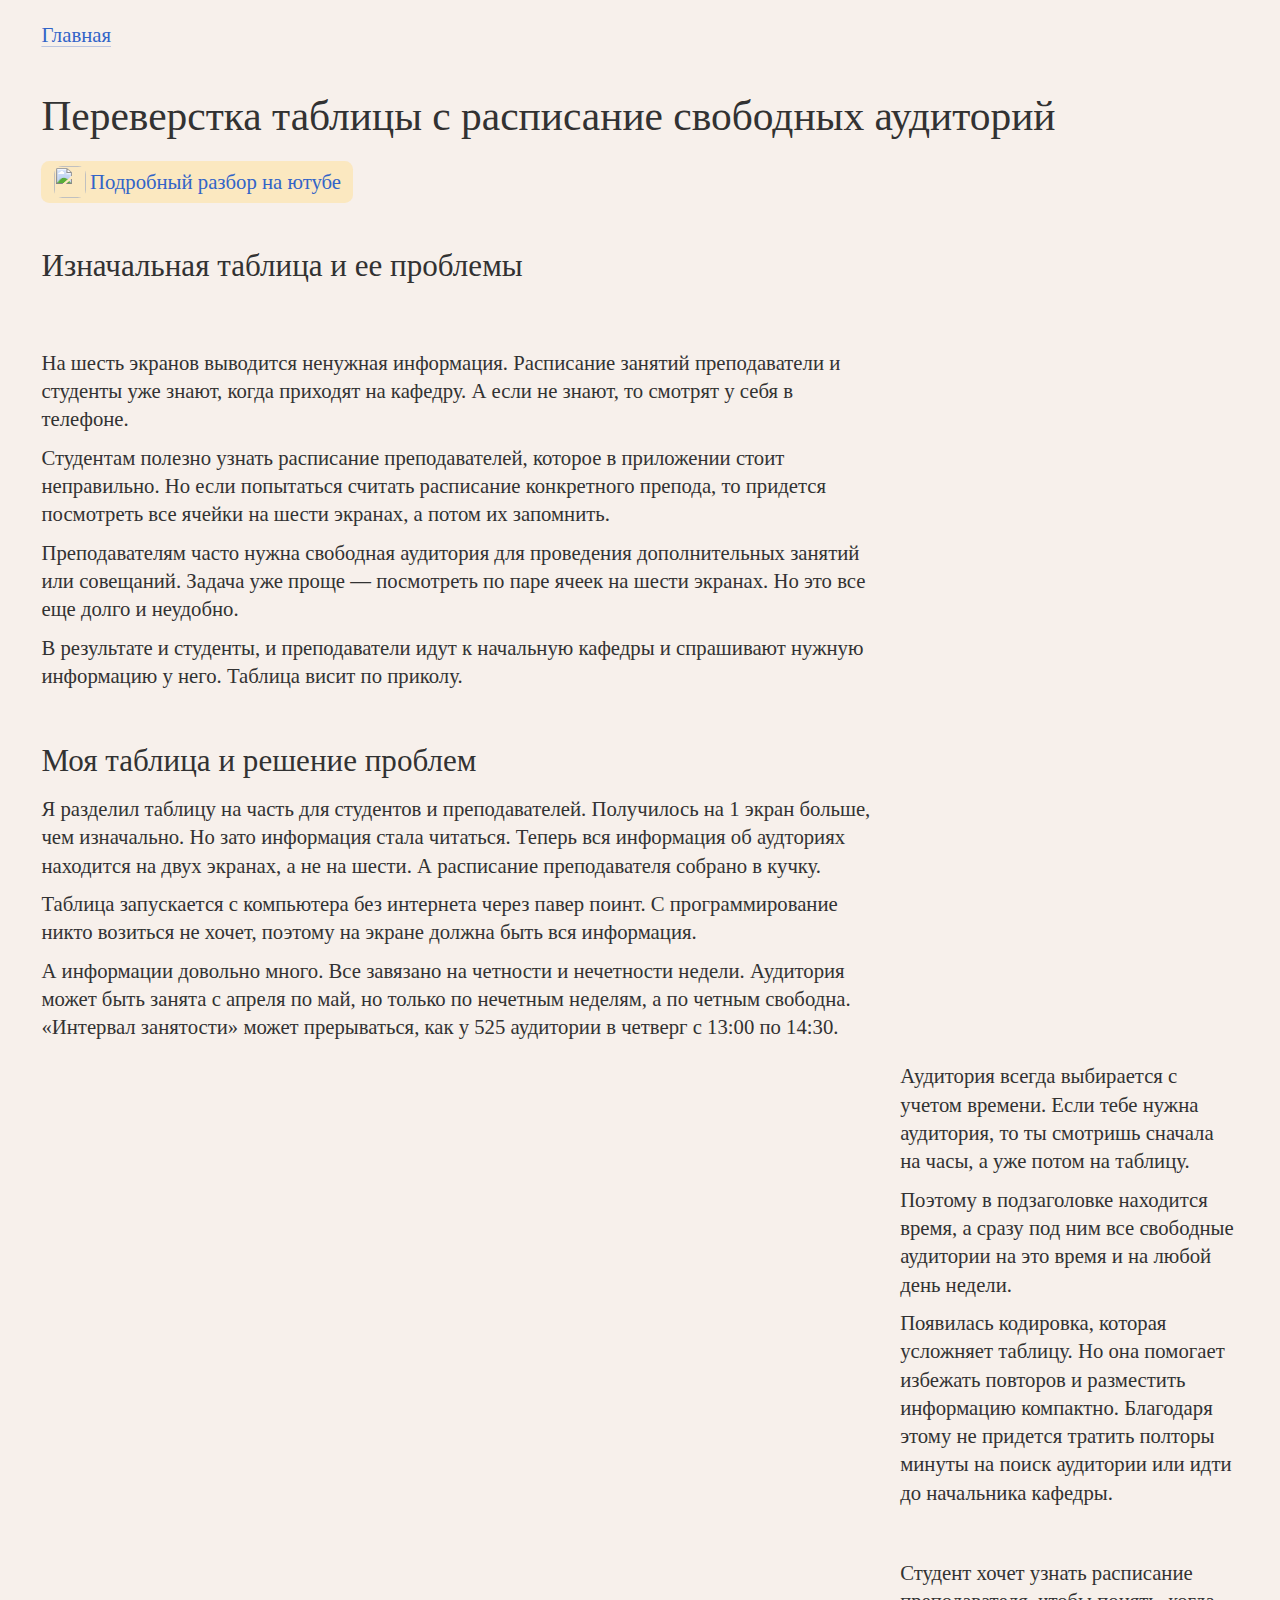
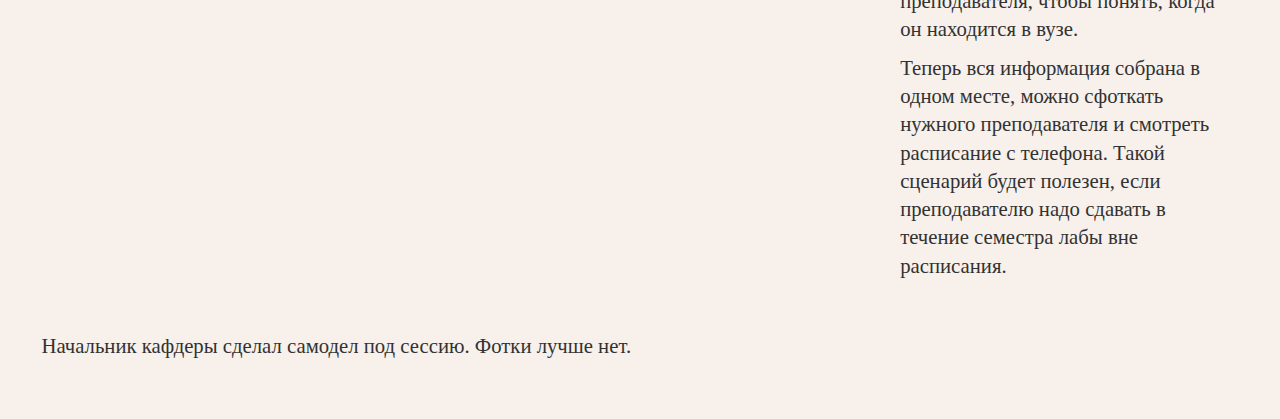
==== audience.html @ 7f2ae857 "Add files via upload" ====
<!DOCTYPE html>
<html>

  <head>
    <meta charset="utf-8" />
    <title>Артём Река</title>
    <meta name="viewport" content="width=device-width, initial-scale=1" />
    <link rel="stylesheet" href="styles.css" />
    <link rel="icon" href="images/favicon/favicon.png" type="image/x-icon">
  </head>

  <body>
    <main>
        <a href="index.html">Главная</a>

        <div class="space_md"></div>

        <h1>Переверстка таблицы с расписание свободных аудиторий</h1>

        <span class="youtube" onclick="window.open('https://youtu.be/2aCtDh6Krcg?si=rvCvFT6x1uSI2wnG', '_blank')"
        style="cursor: pointer"><img src="images/svg/youtube.svg" alt=""><a href="#">Подробный разбор на ютубе</a></span>

        <div class="space_md"></div>
        <h2>Изначальная таблица и ее проблемы</h2>

        <div class="space_sm"></div>
        <img src="images/audience.jpg" alt="" class="md-size">

        <div class="space_sm"></div>
        <p>На шесть экранов выводится ненужная информация. Расписание занятий преподаватели и студенты уже знают, когда приходят на кафедру. А если не знают, то смотрят у себя в телефоне.</p>
        <p>Студентам полезно узнать расписание преподавателей, которое в приложении стоит неправильно. Но если попытаться считать расписание конкретного препода, то придется посмотреть все ячейки на шести экранах, а потом их запомнить.</p>
        <p>Преподавателям часто нужна свободная аудитория для проведения дополнительных занятий или совещаний. Задача уже проще — посмотреть по паре ячеек на шести экранах. Но это все еще долго и неудобно.</p>
        <p>В результате и студенты, и преподаватели идут к начальную кафедры и спрашивают нужную информацию у него. Таблица висит по приколу.</p>
        <div class="space_md"></div>
        <h2>Моя таблица и решение проблем</h2>
        <p>Я разделил таблицу на часть для студентов и преподавателей. Получилось на 1 экран больше, чем изначально. Но зато информация стала читаться. Теперь вся информация об аудториях находится на двух экранах, а не на шести. А расписание преподавателя собрано в кучку.</p>
        <p>Таблица запускается с компьютера без интернета через павер поинт. С программирование никто возиться не хочет, поэтому на экране должна быть вся информация.</p>
        <p>А информации довольно много. Все завязано на четности и нечетности недели. Аудитория может быть занята с апреля по май, но только по нечетным неделям, а по четным свободна. «Интервал занятости» может прерываться, как у 525 аудитории в четверг с 13:00 по 14:30.</p>

        <div class="space_sm"></div>
        <div class="img-txt-grid">
          <div><img src="images/audienceDone.jpg" alt=""></div>
          <div>
            <p>Аудитория всегда выбирается с учетом времени. Если тебе нужна аудитория, то ты смотришь сначала на часы, а уже потом на таблицу.</p>
            <p>Поэтому в подзаголовке находится время, а сразу под ним все свободные аудитории на это время и на любой день недели.</p>
            <p>Появилась кодировка, которая усложняет таблицу. Но она помогает избежать повторов и разместить информацию компактно. Благодаря этому не придется тратить полторы минуты на поиск аудитории или идти до начальника кафедры. </p>
          </div>
        </div>

        <div class="space_md"></div>
        <div class="img-txt-grid">
          <div><img src="images/audienceTeacher.jpg" alt=""></div>
          <div>
            <p>Студент хочет узнать расписание преподавателя, чтобы понять, когда он находится в вузе.</p>
            <p>Теперь вся информация собрана в одном месте, можно сфоткать нужного преподавателя и смотреть расписание с телефона. Такой сценарий будет полезен, если преподавателю надо сдавать в течение семестра лабы вне расписания.</p>
          </div>
        </div>


        <div class="space_md"></div>
        <p>Начальник кафдеры сделал самодел под сессию. Фотки лучше нет.</p>
        <img src="images/audienceSelfmade.jpg" alt="" class="md-size">
    </main>


    <script>
      let observer = new IntersectionObserver((elements)=>{
        elements.forEach((el) => {
          if(el.intersectionRatio > .3) {
            el.target.classList.remove("sleep");
          } else {
            el.target.classList.add("sleep");
          }
        })
      }, {threshold: [0, .5]});

      document.querySelectorAll('.awake').forEach(el => {
        observer.observe(el);
      })
    </script>
  </body>

</html>
---- styles.css ----
/*  Font  */

@font-face {
  font-family: "PTSans";
  font-weight: 400;
  font-style: normal;
  src: url("fonts/ptsans.woff2") format("woff2");
}

@font-face {
  font-family: "PTSans";
  font-weight: 700;
  font-style: normal;
  src: url("fonts/ptsansbold.woff2") format("woff2");
}


/*  Design System  */
.md-size {
  width: 70%;

  @media (min-width: 360px) and (max-width: 700px) {
    width: 100%;
  }
}

.sm-size {
  width: 40%;
}

.img-txt {
  display: flex;
  gap: 2em;
  align-items: unset;

  @media (min-width: 360px) and (max-width: 700px) {
    flex-direction: column;
    gap: 0;
  }
}

.img-txt.only-row {
  flex-direction: row;
  gap: 2em;
}

.img-txt div:nth-child(n) {
  flex: 1;
}

.img-txt div:nth-child(1) {
  @media (min-width: 360px) and (max-width: 700px) {
    order: 2;
  }
}

.img-txt div:nth-child(2) {
  @media (min-width: 360px) and (max-width: 700px) {
    order: 1;
  }
}

.img-txt-grid {
  display: flex;
  gap: 0em;

  @media (min-width: 360px) and (max-width: 700px) {
    flex-direction: column;
  }
}

.img-txt-grid div:nth-child(1) {
  flex: 7;
}

.img-txt-grid div:nth-child(2) {
  flex: 3;
}

.img-txt-grid div:nth-child(n) p, .img-txt-grid div:nth-child(2) img {
  padding-left: 1em;
  border-radius: 0.4em;

  @media (min-width: 360px) and (max-width: 700px) {
    padding-left: 0;
  }
}

.me {
  width: 80px;
  height: 80px;
  position: relative;
  border-radius: 10em;
  top: 20px;
}

.nav {
  display: flex;
  gap: 0.5em;
  align-items: baseline;
}

.nav img {
  width: 48px;
  height: 48px;
}

/* Start button */
.youtube img {
  width: 32px;
  height: 32px;
}

.youtube a {
  font-size: 1em;
  text-decoration: none;
}

.youtube {
  display: inline-flex;
  align-items: center;
  padding: 0.25em 0.6em;
  background-color: rgba(var(--button-color), 0.5);
  gap: 0.2em;
  border-radius: 0.4em;
}

span.youtube:hover a {
  color: rgba(var(--hover-color-RGB), 1);
  cursor: pointer;  
  transition: color 0s ease;
  text-decoration-color: rgba(var(--hover-color-RGB), 0.8);
}

.mb-hide {
  @media (min-width: 360px) and (max-width: 700px) {
    display: none;
  }
}

/* Variables */
:root {
  --text-color-RGB: 50, 50, 50;
  --link-color-RGB: 50, 100, 200;
  --hover-color-RGB: 50, 200, 100;
  --button-color: 255, 223, 149;

  --text-color: rgba(50, 50, 50, 1);
  --accent-color: rgba(50, 150, 150, 1);
  --link-color: rgba(50, 100, 200, 1);
  --hover-color: rgba(50, 200, 100, 1);

  --grid-item-margin: 1em;
  --small-gap: 1em;
  --grey: rgba(0, 0, 0, 0.118);
  --md-gap: 3em;
  --lg-gap: 5em;
  --tilda-promo-bg: #f7eee9;
  --mondial-pack-bg: #e0f4db;

  --padding__ds: 2em;
  --padding__mb: 1em;
  
  
}


/* Heading */
h2 {
  font-size: 1.5em;
  margin-top: 0;
  line-height: 1.2;
  margin-bottom: 0.5em;
  font-weight: 400;
}

h1 {
  font-size: 2em;
  margin-top: 0;
  margin-bottom: 0.4em;
  line-height: 1.3em;
  font-weight: 400;
}

/* Links */
a {
  color: var(--link-color);
  text-decoration-thickness: 0.1px;
  text-underline-offset: 0.2em;
  transition: color 0.4s ease;
  text-decoration-color: rgba(var(--link-color-RGB), 0.3);
}

a:hover {
  color: rgba(var(--hover-color-RGB), 1);
  cursor: pointer;  
  transition: color 0s ease;
  text-decoration-color: rgba(var(--hover-color-RGB), 0.8);
}

/* Basic */
* {
  box-sizing: border-box;
}

html {
  scroll-behavior: smooth;
}

body {
  padding: 1em 2em;
  font-family: "PTSans";
  color: var(--text-color);
  font-size: clamp(1rem, 0.513vw + 0.885rem, 1.5rem);
  line-height: clamp(1.5rem, 0.462vw + 1.396rem, 1.95rem);
  margin: 0;
  background-color: rgb(247, 240, 235);

  @media (min-width: 360px) and (max-width: 700px) {
    padding: 1em 1em;
  }
}

/* Gaps */
.space_XL {
  height: 5em;
}
.space_md {
  height: 2em;
}
.space_sm {
  height: 0.5em;
}

p {
  margin-top: 0;
  width: 70%;
  margin-bottom: 0.5em;
  @media (min-width: 360px) and (max-width: 700px) {
    width: 100%;
  }
}

div p {
  width: 100%;
}

img {
  width: 100%;
  border-radius: 0.4em;
}
/* Menu */
.menu {
  display: flex;
  gap: 1em;
}

.menu a {
  padding: 0.3em 1em 0.4em 1em;
  background-color: #fcf6bd;
  border-radius: 0.2em;
}


/* Layout */

/*Media Queries*/
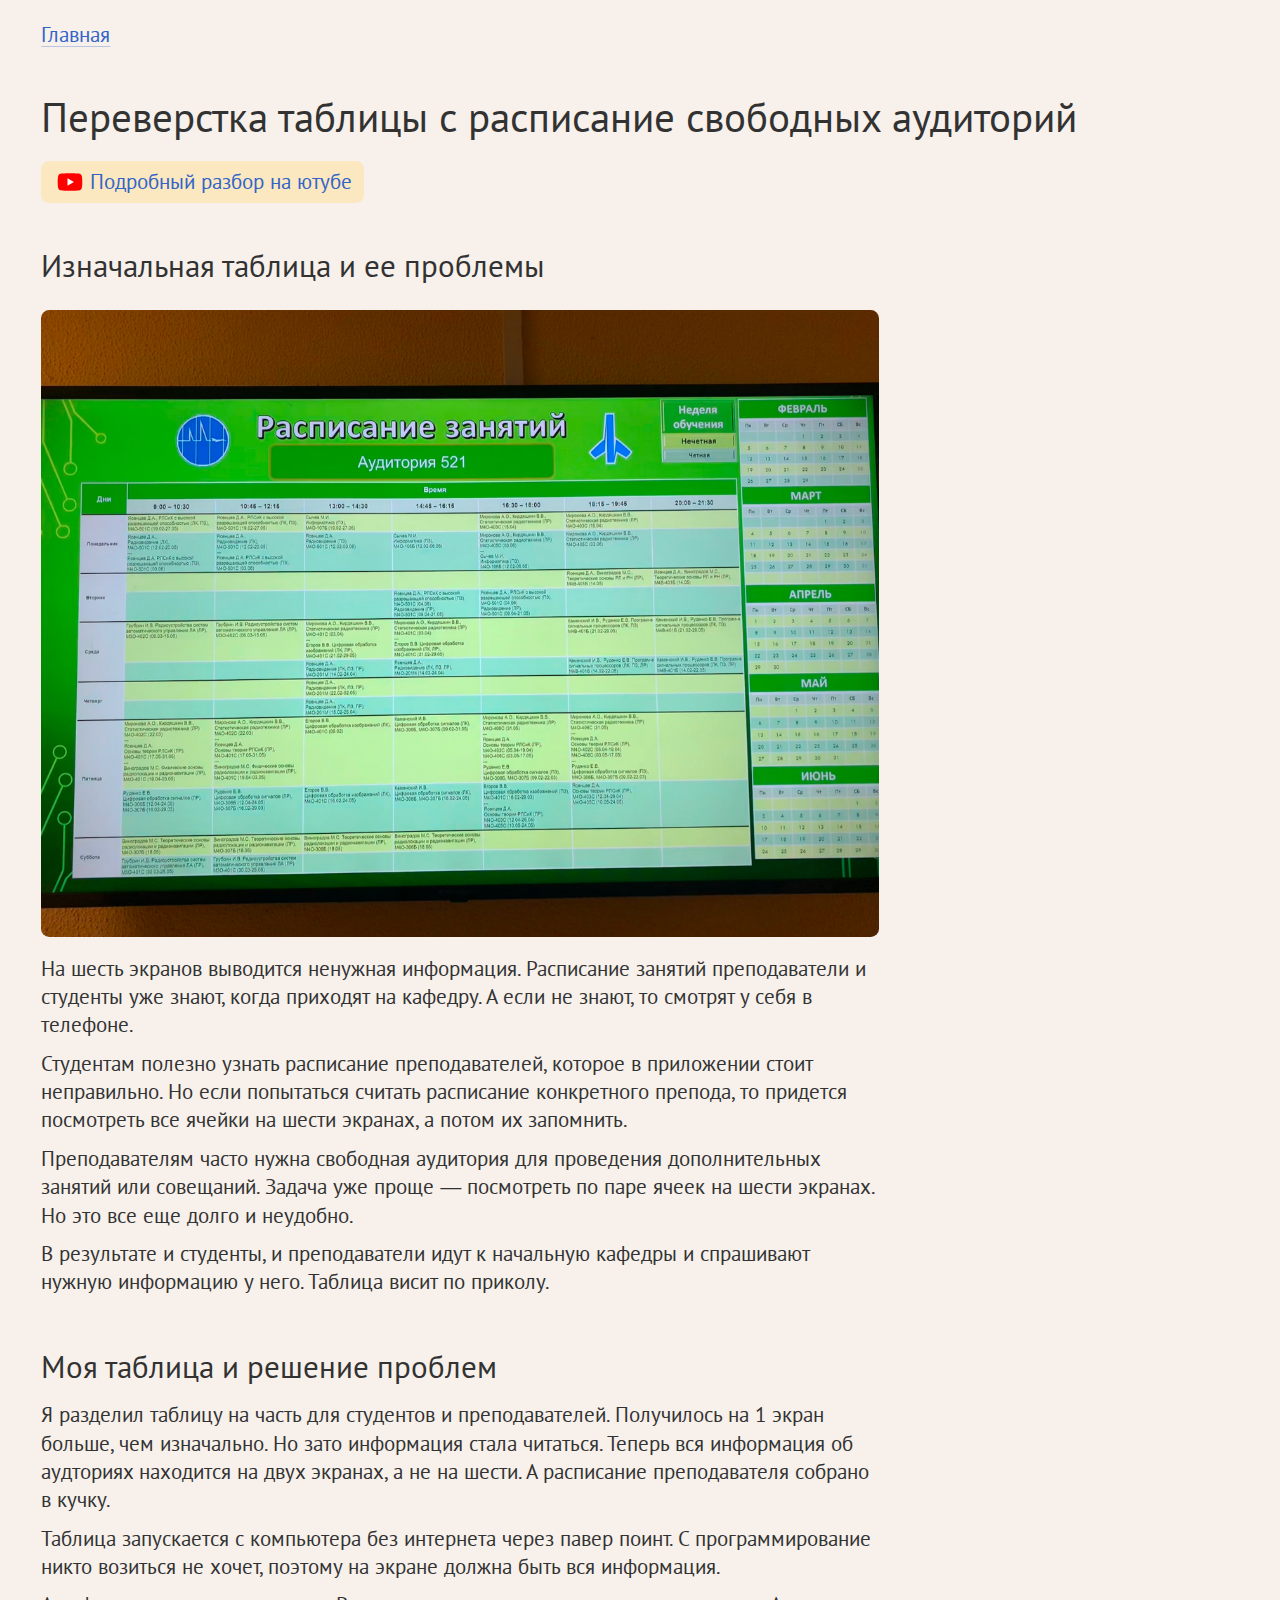
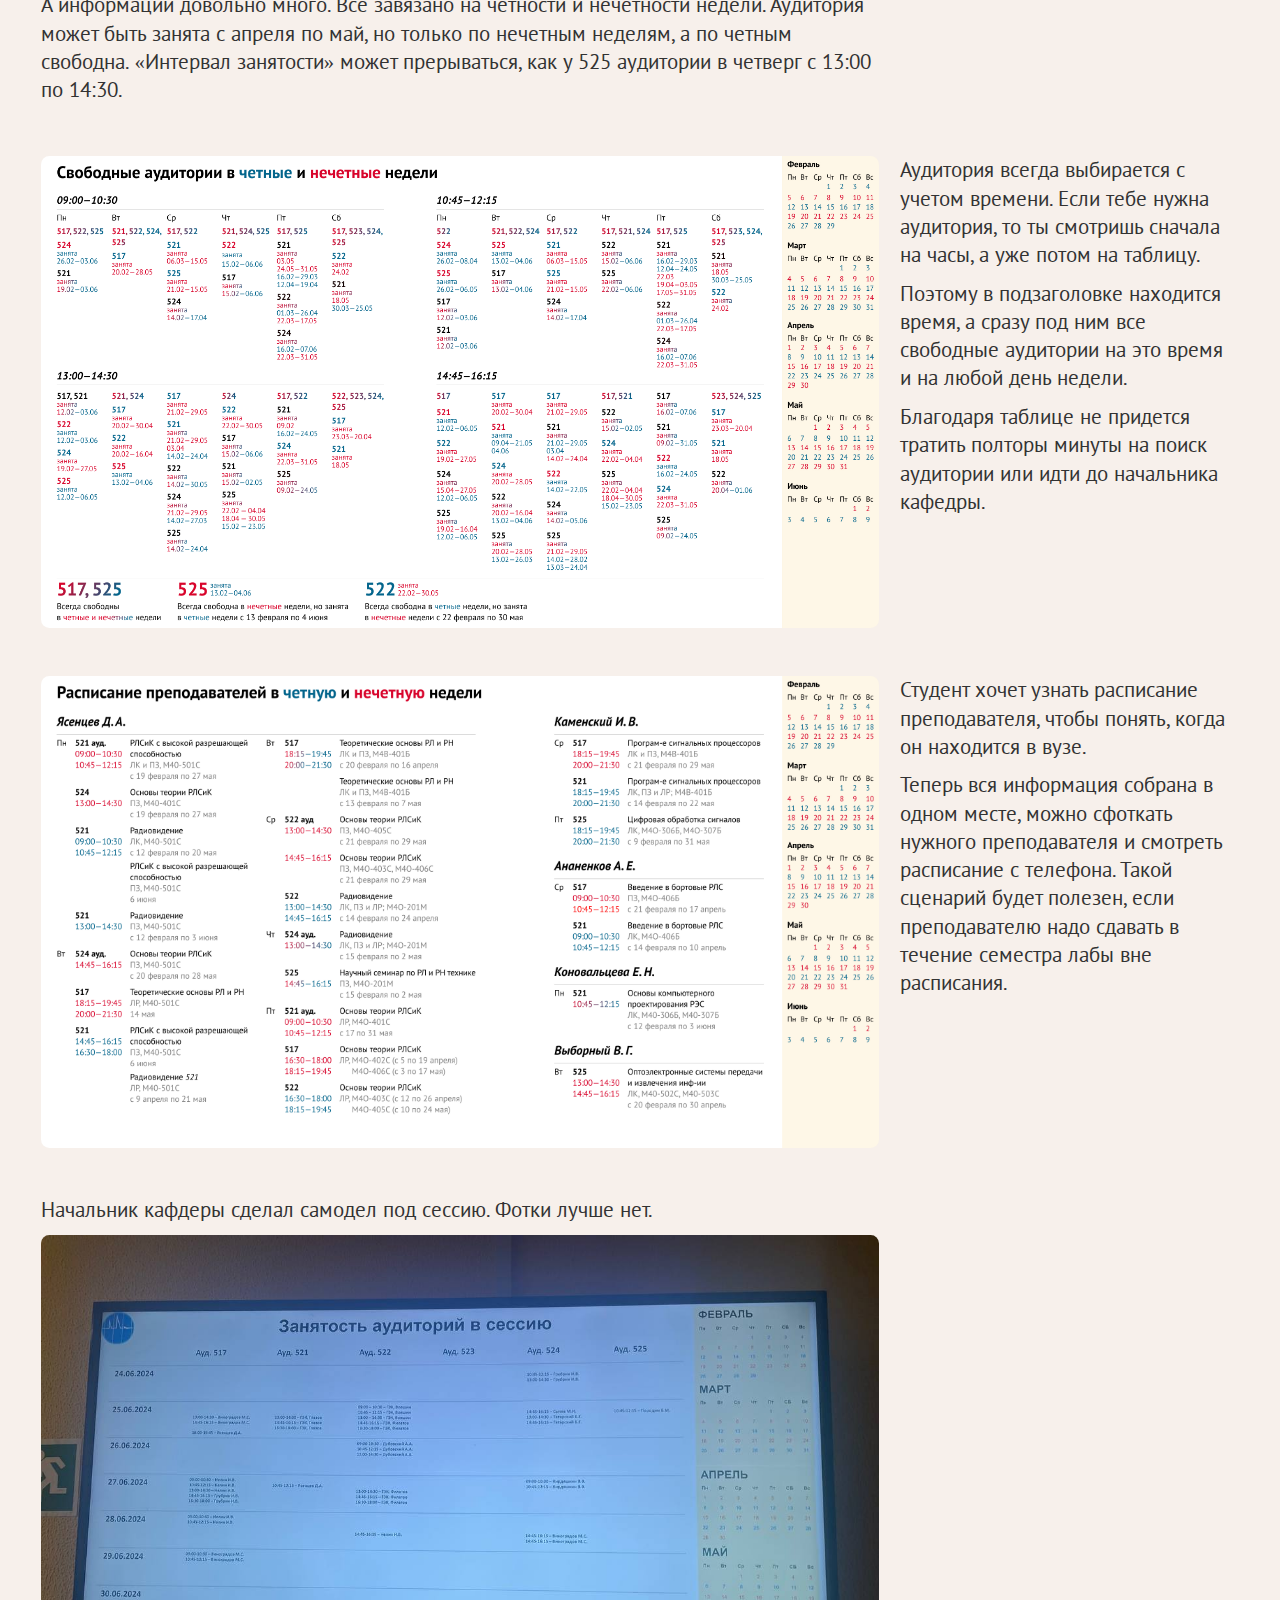
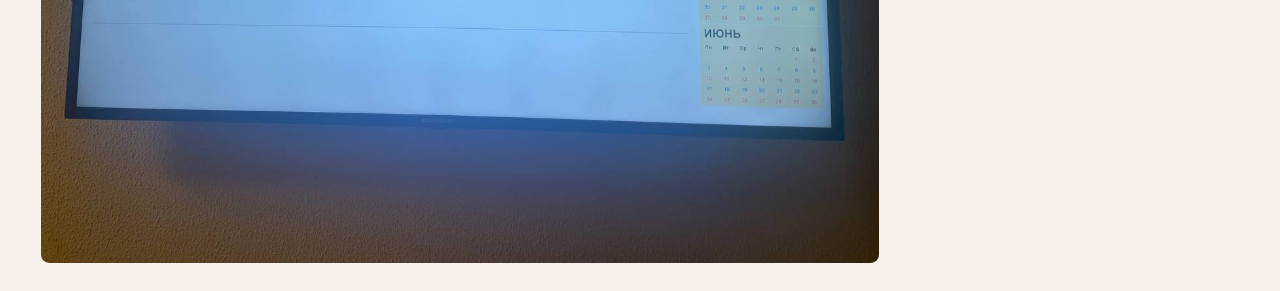
==== commit a0d1a8a1: "Update audience.html" ====
--- a/audience.html
+++ b/audience.html
@@ -11,6 +11,7 @@
 
   <body>
     <main>
+      <section class="content">
         <a href="index.html">Главная</a>
 
         <div class="space_md"></div>
@@ -37,13 +38,13 @@
         <p>Таблица запускается с компьютера без интернета через павер поинт. С программирование никто возиться не хочет, поэтому на экране должна быть вся информация.</p>
         <p>А информации довольно много. Все завязано на четности и нечетности недели. Аудитория может быть занята с апреля по май, но только по нечетным неделям, а по четным свободна. «Интервал занятости» может прерываться, как у 525 аудитории в четверг с 13:00 по 14:30.</p>
 
-        <div class="space_sm"></div>
+        <div class="space_md"></div>
         <div class="img-txt-grid">
           <div><img src="images/audienceDone.jpg" alt=""></div>
           <div>
             <p>Аудитория всегда выбирается с учетом времени. Если тебе нужна аудитория, то ты смотришь сначала на часы, а уже потом на таблицу.</p>
             <p>Поэтому в подзаголовке находится время, а сразу под ним все свободные аудитории на это время и на любой день недели.</p>
-            <p>Появилась кодировка, которая усложняет таблицу. Но она помогает избежать повторов и разместить информацию компактно. Благодаря этому не придется тратить полторы минуты на поиск аудитории или идти до начальника кафедры. </p>
+            <p>Благодаря таблице не придется тратить полторы минуты на поиск аудитории или идти до начальника кафедры. </p>
           </div>
         </div>
 
@@ -60,6 +61,7 @@
         <div class="space_md"></div>
         <p>Начальник кафдеры сделал самодел под сессию. Фотки лучше нет.</p>
         <img src="images/audienceSelfmade.jpg" alt="" class="md-size">
+      </section>  
     </main>
 
 
@@ -80,4 +82,4 @@
     </script>
   </body>
 
-</html>+</html>
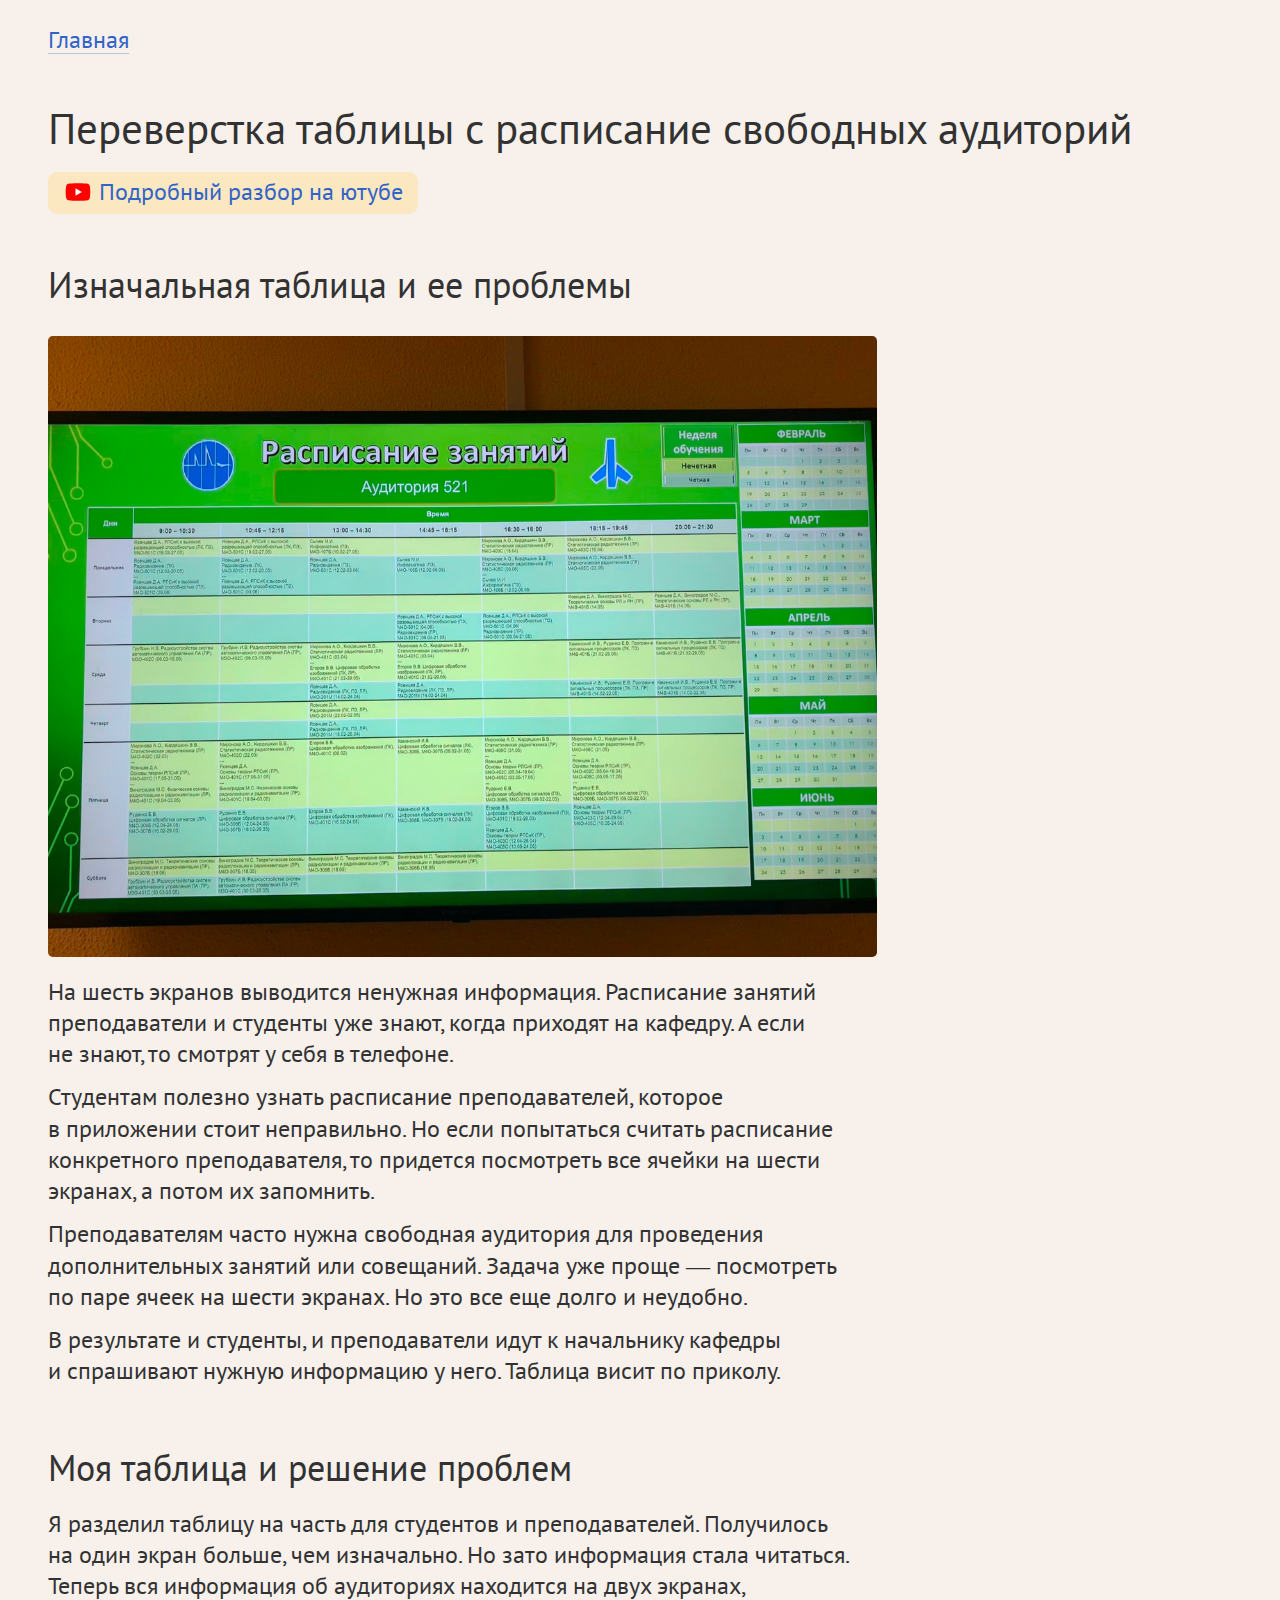
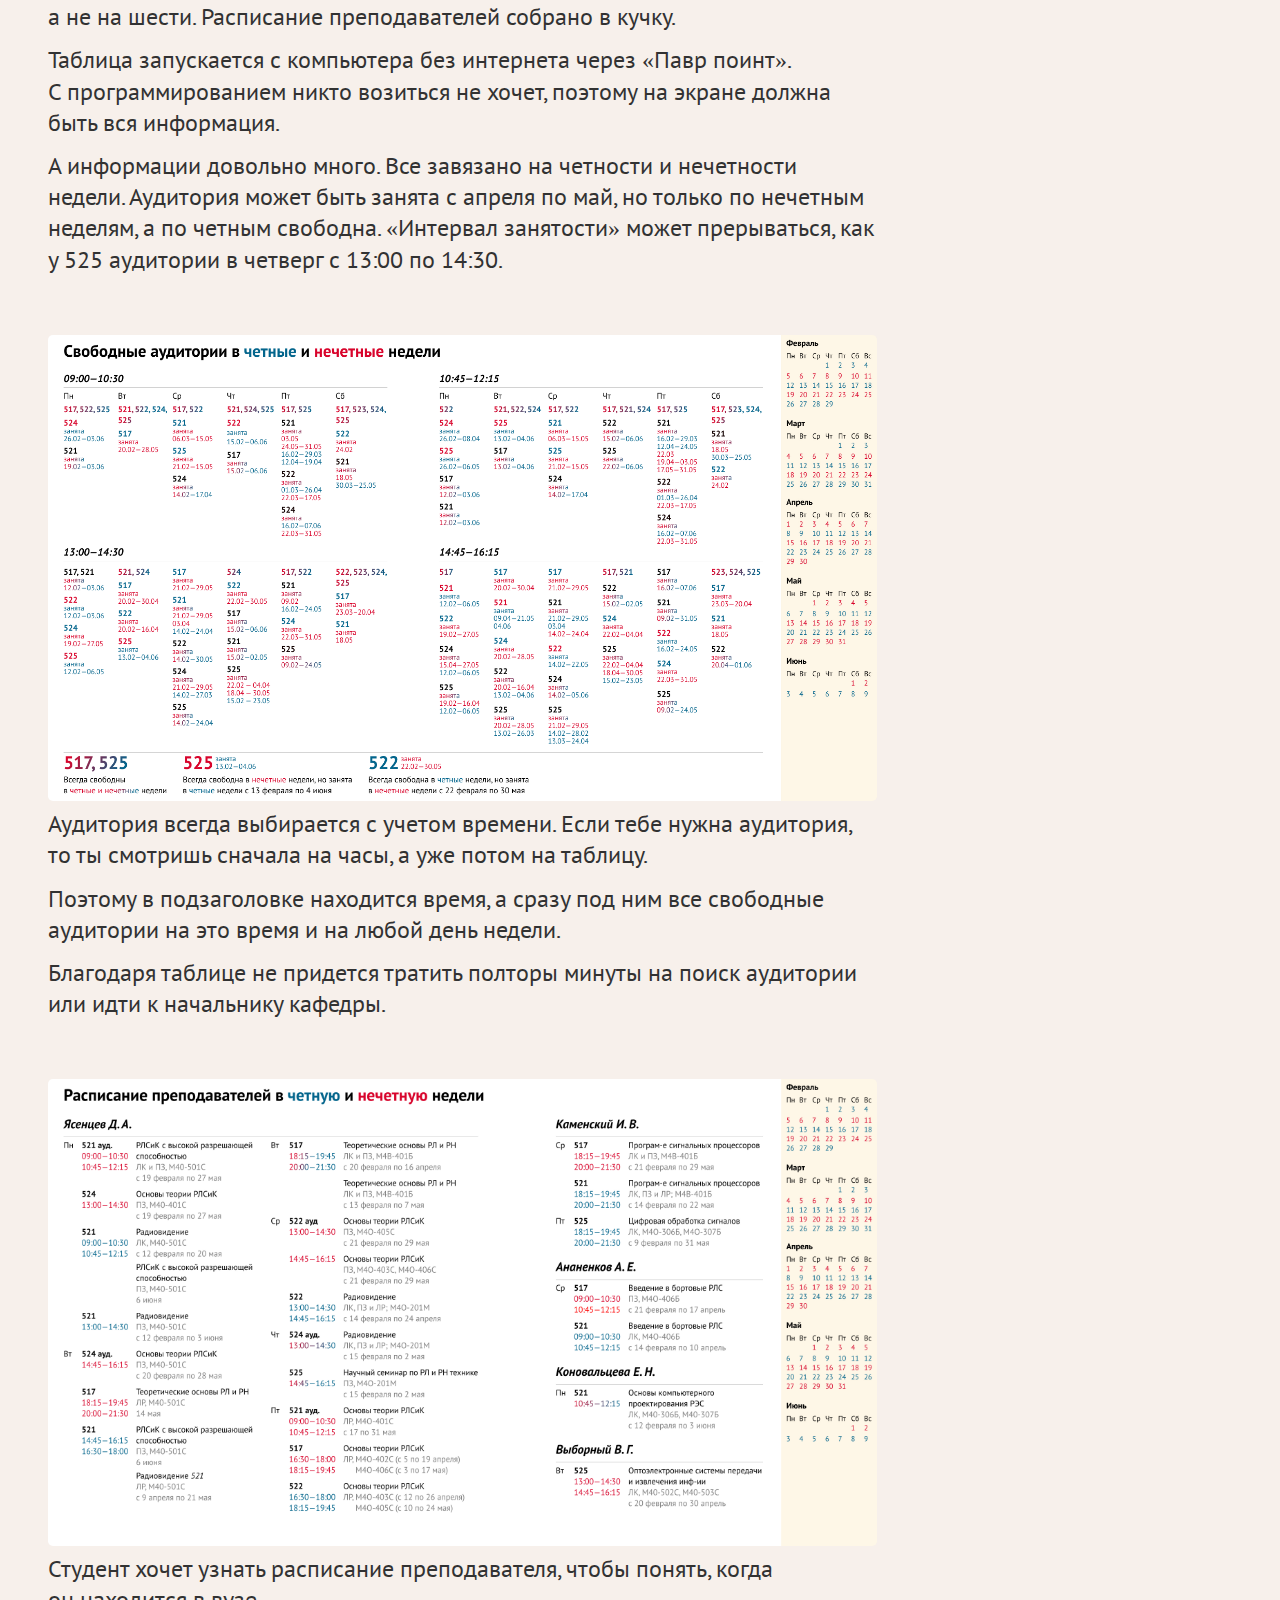
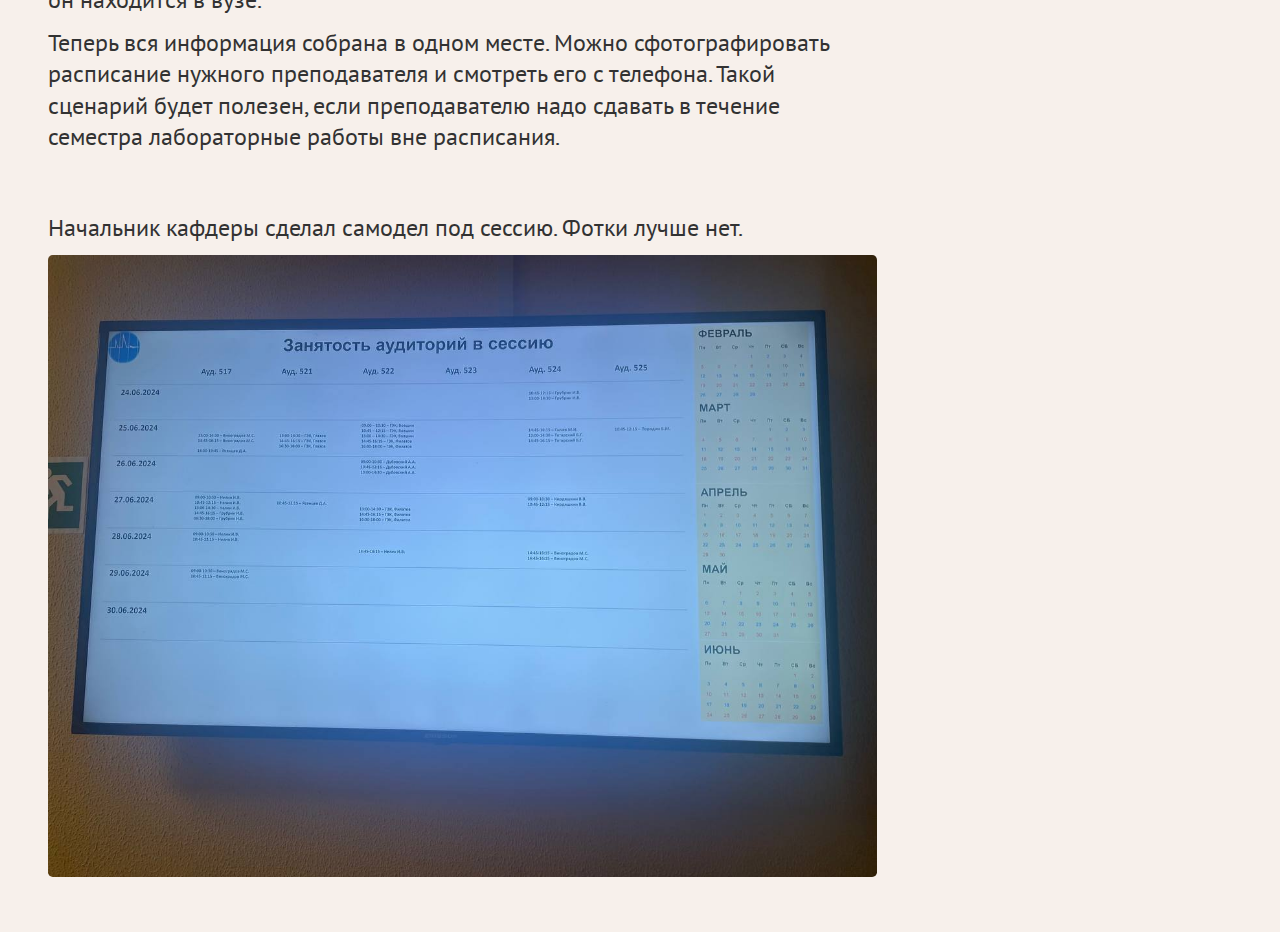
==== commit f66098b1: "Add files via upload" ====
--- a/audience.html
+++ b/audience.html
@@ -28,34 +28,28 @@
         <img src="images/audience.jpg" alt="" class="md-size">
 
         <div class="space_sm"></div>
-        <p>На шесть экранов выводится ненужная информация. Расписание занятий преподаватели и студенты уже знают, когда приходят на кафедру. А если не знают, то смотрят у себя в телефоне.</p>
-        <p>Студентам полезно узнать расписание преподавателей, которое в приложении стоит неправильно. Но если попытаться считать расписание конкретного препода, то придется посмотреть все ячейки на шести экранах, а потом их запомнить.</p>
-        <p>Преподавателям часто нужна свободная аудитория для проведения дополнительных занятий или совещаний. Задача уже проще — посмотреть по паре ячеек на шести экранах. Но это все еще долго и неудобно.</p>
-        <p>В результате и студенты, и преподаватели идут к начальную кафедры и спрашивают нужную информацию у него. Таблица висит по приколу.</p>
+        <p>На шесть экранов выводится ненужная информация. Расписание занятий преподаватели и студенты уже знают, когда приходят на кафедру. А если не знают, то смотрят у себя в телефоне.</p>
+        <p>Студентам полезно узнать расписание преподавателей, которое в приложении стоит неправильно. Но если попытаться считать расписание конкретного преподавателя, то придется посмотреть все ячейки на шести экранах, а потом их запомнить.</p>
+        <p>Преподавателям часто нужна свободная аудитория для проведения дополнительных занятий или совещаний. Задача уже проще — посмотреть по паре ячеек на шести экранах. Но это все еще долго и неудобно.</p>
+        <p>В результате и студенты, и преподаватели идут к начальнику кафедры и спрашивают нужную информацию у него. Таблица висит по приколу.</p>
         <div class="space_md"></div>
         <h2>Моя таблица и решение проблем</h2>
-        <p>Я разделил таблицу на часть для студентов и преподавателей. Получилось на 1 экран больше, чем изначально. Но зато информация стала читаться. Теперь вся информация об аудториях находится на двух экранах, а не на шести. А расписание преподавателя собрано в кучку.</p>
-        <p>Таблица запускается с компьютера без интернета через павер поинт. С программирование никто возиться не хочет, поэтому на экране должна быть вся информация.</p>
-        <p>А информации довольно много. Все завязано на четности и нечетности недели. Аудитория может быть занята с апреля по май, но только по нечетным неделям, а по четным свободна. «Интервал занятости» может прерываться, как у 525 аудитории в четверг с 13:00 по 14:30.</p>
+        <p>Я разделил таблицу на часть для студентов и преподавателей. Получилось на один экран больше, чем изначально. Но зато информация стала читаться. Теперь вся информация об аудиториях находится на двух экранах, а не на шести. Расписание преподавателей собрано в кучку.</p>
+        <p>Таблица запускается с компьютера без интернета через «Павр поинт». С программированием никто возиться не хочет, поэтому на экране должна быть вся информация.</p>
+        <p>А информации довольно много. Все завязано на четности и нечетности недели. Аудитория может быть занята с апреля по май, но только по нечетным неделям, а по четным свободна. «Интервал занятости» может прерываться, как у 525 аудитории в четверг с 13:00 по 14:30.</p>
 
         <div class="space_md"></div>
-        <div class="img-txt-grid">
-          <div><img src="images/audienceDone.jpg" alt=""></div>
-          <div>
-            <p>Аудитория всегда выбирается с учетом времени. Если тебе нужна аудитория, то ты смотришь сначала на часы, а уже потом на таблицу.</p>
-            <p>Поэтому в подзаголовке находится время, а сразу под ним все свободные аудитории на это время и на любой день недели.</p>
-            <p>Благодаря таблице не придется тратить полторы минуты на поиск аудитории или идти до начальника кафедры. </p>
-          </div>
-        </div>
+          <img src="images/audienceDone.jpg" alt="" class="md-size">
+          
+            <p>Аудитория всегда выбирается с учетом времени. Если тебе нужна аудитория, то ты смотришь сначала на часы, а уже потом на таблицу.</p>
+            <p>Поэтому в подзаголовке находится время, а сразу под ним все свободные аудитории на это время и на любой день недели.</p>
+            <p>Благодаря таблице не придется тратить полторы минуты на поиск аудитории или идти к начальнику кафедры.</p>
+          
 
         <div class="space_md"></div>
-        <div class="img-txt-grid">
-          <div><img src="images/audienceTeacher.jpg" alt=""></div>
-          <div>
-            <p>Студент хочет узнать расписание преподавателя, чтобы понять, когда он находится в вузе.</p>
-            <p>Теперь вся информация собрана в одном месте, можно сфоткать нужного преподавателя и смотреть расписание с телефона. Такой сценарий будет полезен, если преподавателю надо сдавать в течение семестра лабы вне расписания.</p>
-          </div>
-        </div>
+        <img src="images/audienceTeacher.jpg" alt=""  class="md-size">
+            <p>Студент хочет узнать расписание преподавателя, чтобы понять, когда он находится в вузе.</p>
+            <p>Теперь вся информация собрана в одном месте. Можно сфотографировать расписание нужного преподавателя и смотреть его с телефона. Такой сценарий будет полезен, если преподавателю надо сдавать в течение семестра лабораторные работы вне расписания.</p>
 
 
         <div class="space_md"></div>
@@ -82,4 +76,4 @@
     </script>
   </body>
 
-</html>
+</html>--- a/styles.css
+++ b/styles.css
@@ -91,7 +91,7 @@
   height: 80px;
   position: relative;
   border-radius: 10em;
-  top: 20px;
+  top: 15px;
 }
 
 .nav {
@@ -119,7 +119,7 @@
 .youtube {
   display: inline-flex;
   align-items: center;
-  padding: 0.25em 0.6em;
+  padding: 0.15em 0.6em 0.25em 0.6em;
   background-color: rgba(var(--button-color), 0.5);
   gap: 0.2em;
   border-radius: 0.4em;
@@ -175,10 +175,10 @@
 }
 
 h1 {
-  font-size: 2em;
+  font-size: 1.8em;
   margin-top: 0;
   margin-bottom: 0.4em;
-  line-height: 1.3em;
+  line-height: 1.2em;
   font-weight: 400;
 }
 
@@ -207,12 +207,26 @@
   scroll-behavior: smooth;
 }
 
+.content {
+  position: relative;
+  width: 100%;
+  max-width: 1200px;
+  margin: 0 auto 1em auto;
+
+
+  @media screen and (max-width: 768px) {
+    width: 100%;
+    min-width: auto;
+    padding: 0 0.5em;
+  }
+}
+
 body {
   padding: 1em 2em;
   font-family: "PTSans";
   color: var(--text-color);
-  font-size: clamp(1rem, 0.513vw + 0.885rem, 1.5rem);
-  line-height: clamp(1.5rem, 0.462vw + 1.396rem, 1.95rem);
+  font-size: clamp(1.125rem, 0.714vw + 0.964rem, 1.5rem);
+  line-height: clamp(1.688rem, 0.5vw + 1.575rem, 1.95rem);
   margin: 0;
   background-color: rgb(247, 240, 235);
 
@@ -247,7 +261,7 @@
 
 img {
   width: 100%;
-  border-radius: 0.4em;
+  border-radius: 0.2em;
 }
 /* Menu */
 .menu {
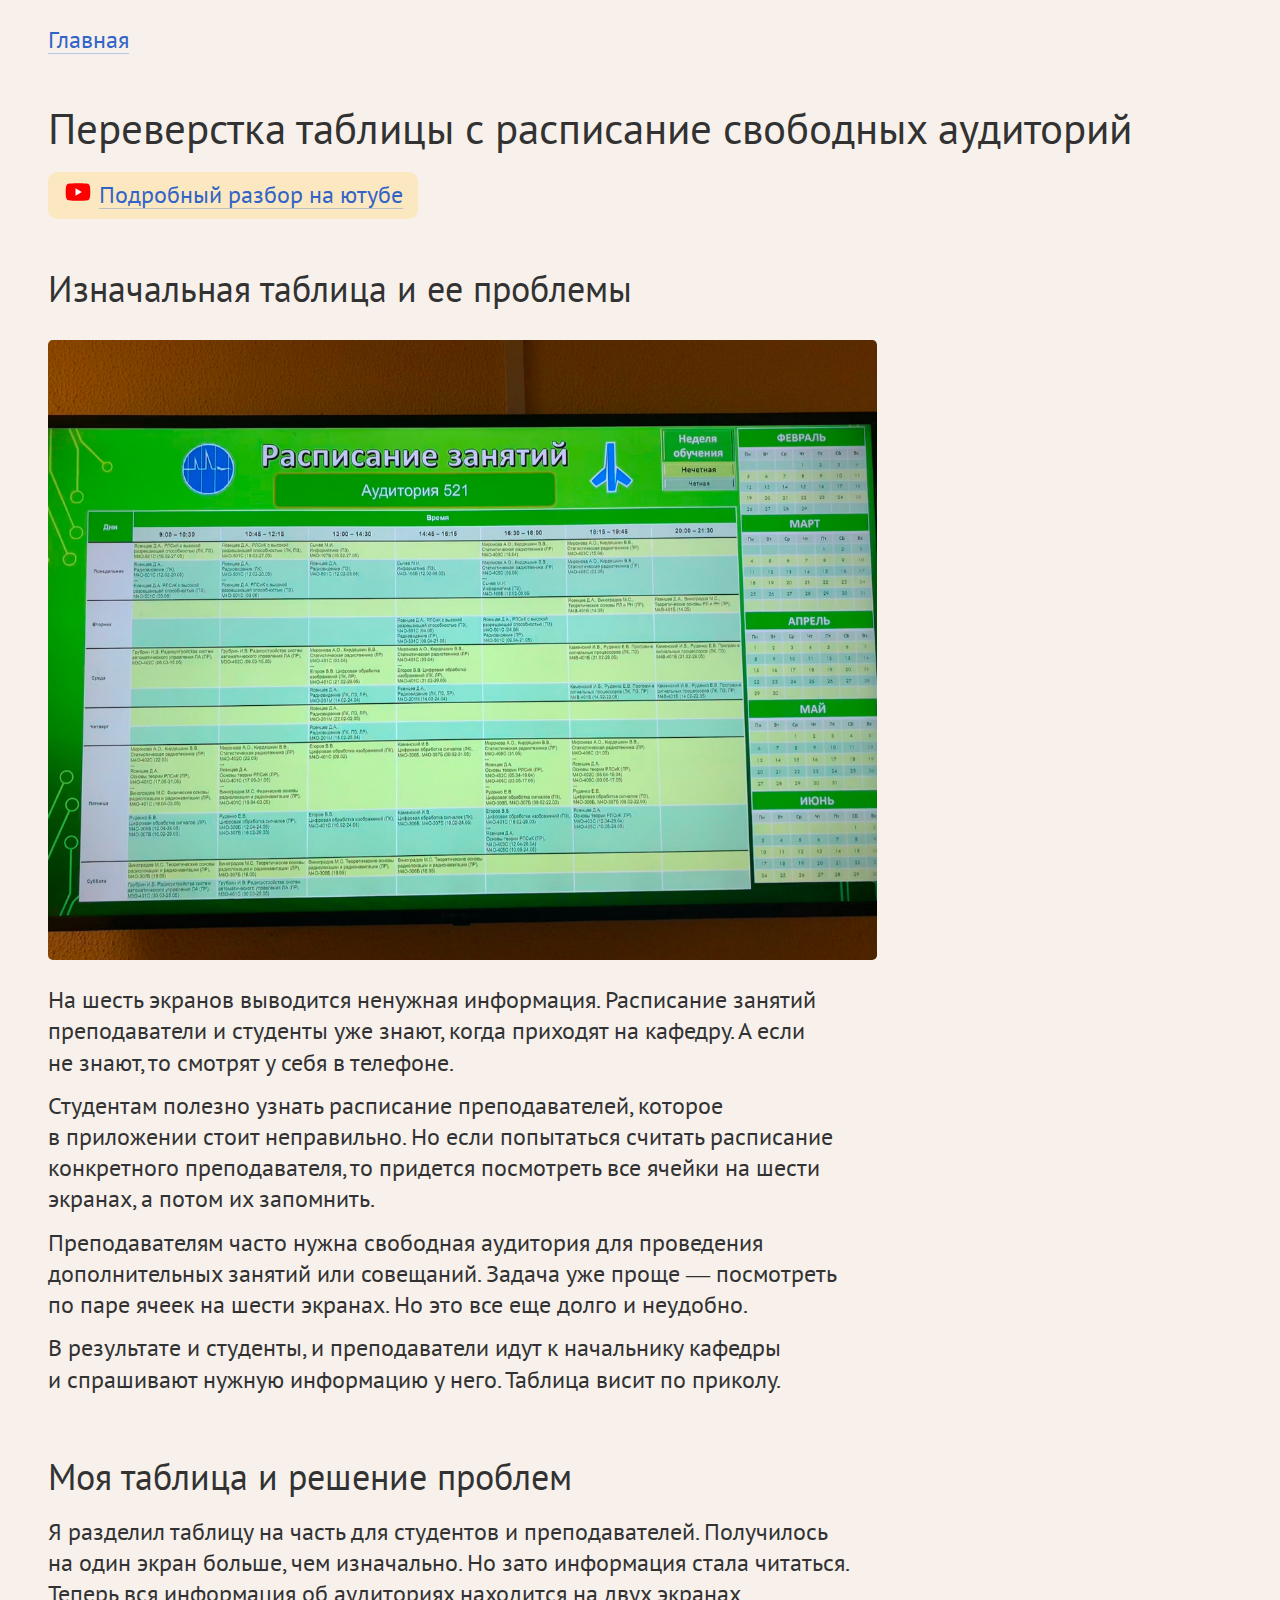
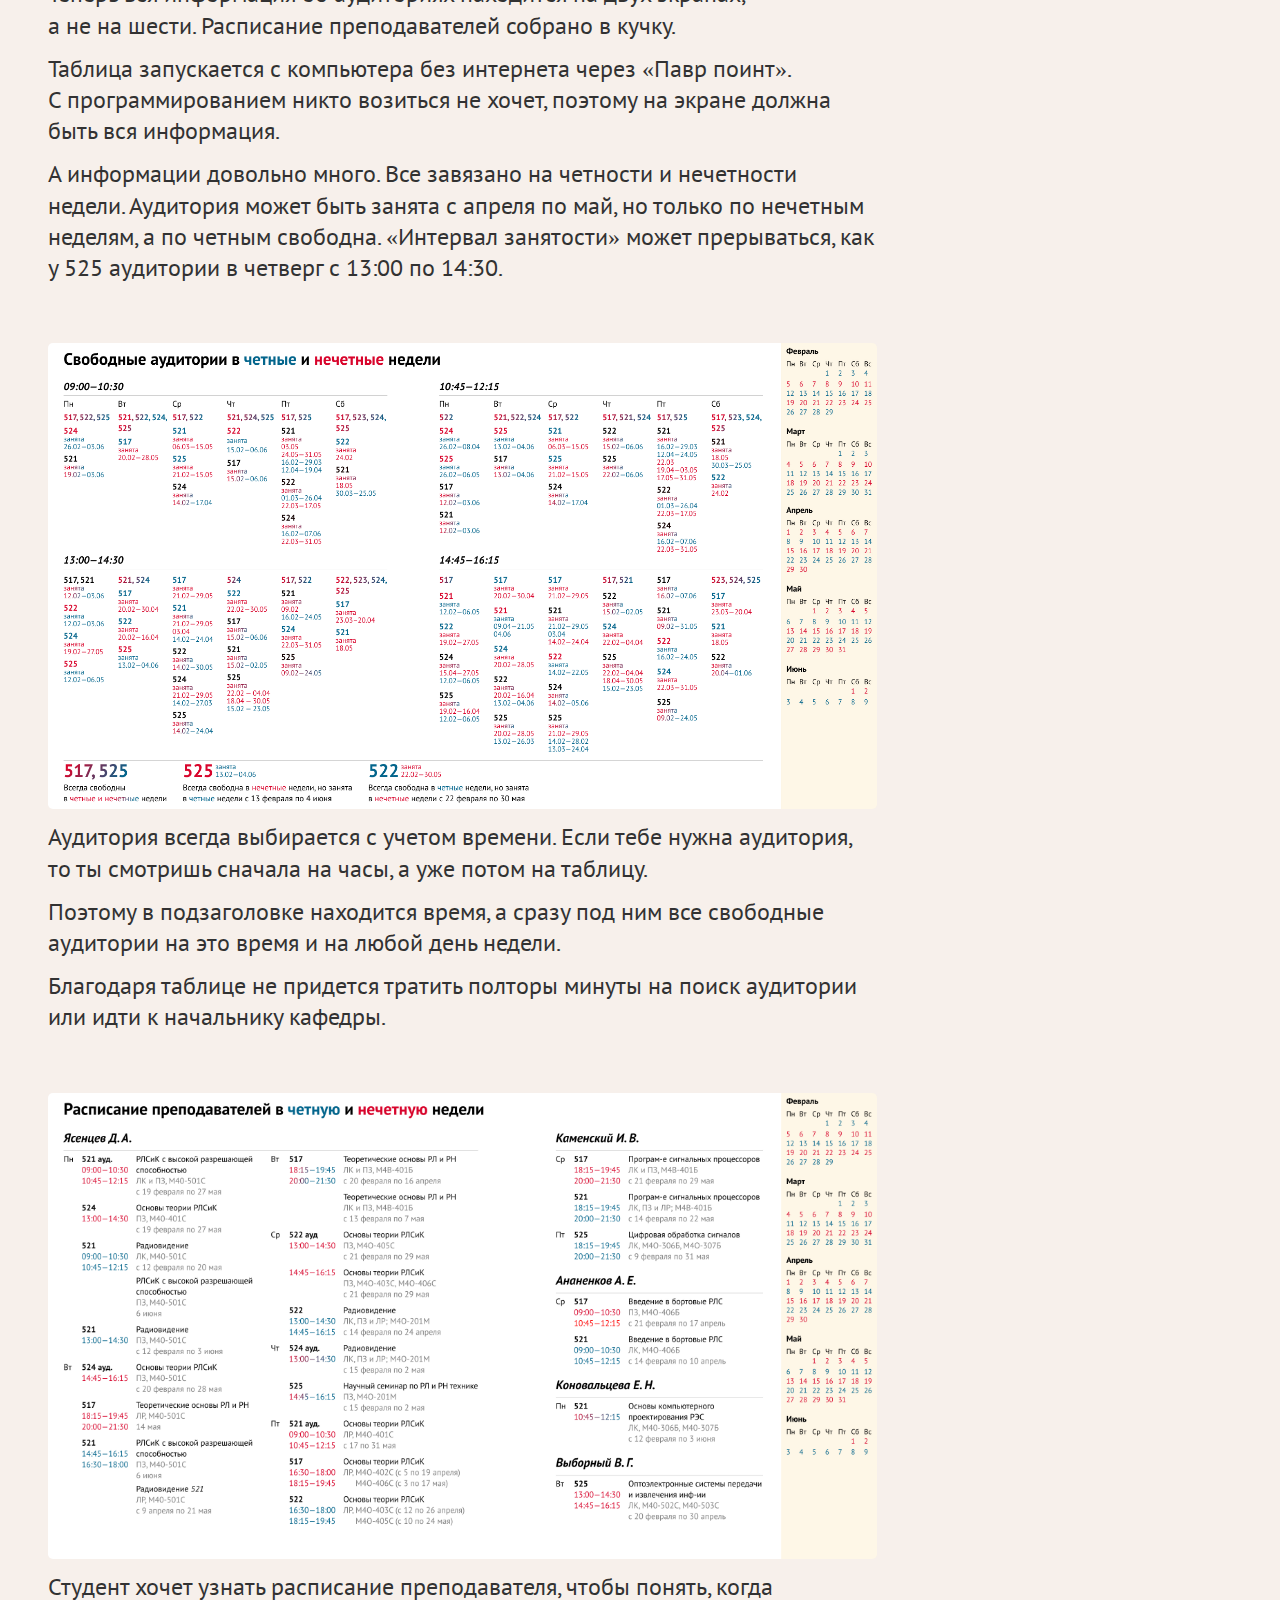
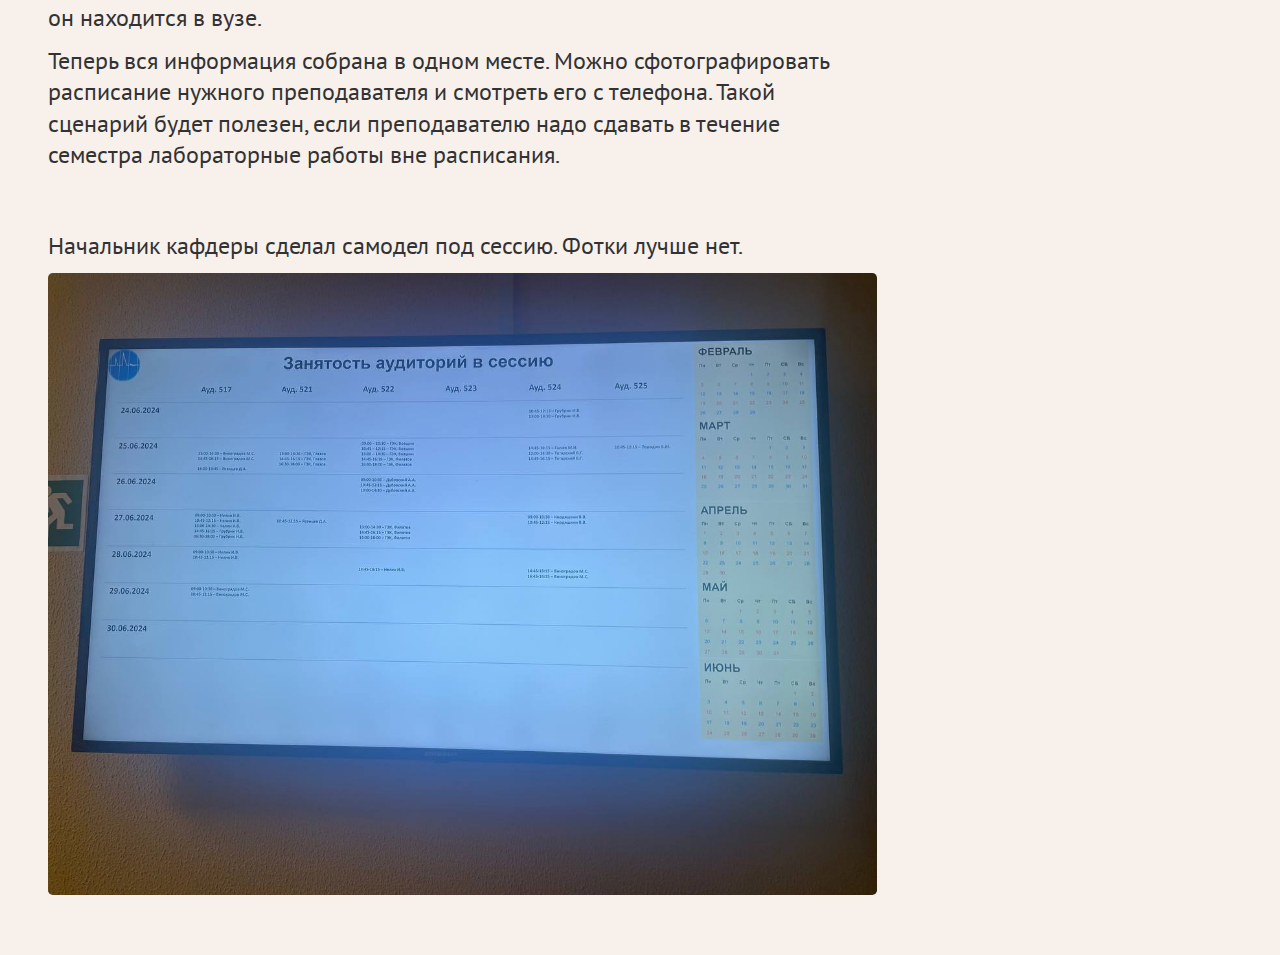
==== commit 433f106e: "Update audience.html" ====
--- a/audience.html
+++ b/audience.html
@@ -12,14 +12,13 @@
   <body>
     <main>
       <section class="content">
-        <a href="index.html">Главная</a>
+        <div class="main-link"><a href="index.html">Главная</a></div>
 
         <div class="space_md"></div>
 
         <h1>Переверстка таблицы с расписание свободных аудиторий</h1>
 
-        <span class="youtube" onclick="window.open('https://youtu.be/2aCtDh6Krcg?si=rvCvFT6x1uSI2wnG', '_blank')"
-        style="cursor: pointer"><img src="images/svg/youtube.svg" alt=""><a href="#">Подробный разбор на ютубе</a></span>
+        <a class="youtube" href="https://youtu.be/2aCtDh6Krcg?si=rvCvFT6x1uSI2wnG"><img src="images/svg/youtube.svg" alt="">Подробный разбор на ютубе</a>
 
         <div class="space_md"></div>
         <h2>Изначальная таблица и ее проблемы</h2>
@@ -76,4 +75,4 @@
     </script>
   </body>
 
-</html>+</html>
--- a/styles.css
+++ b/styles.css
@@ -69,6 +69,7 @@
   }
 }
 
+
 .img-txt-grid div:nth-child(1) {
   flex: 7;
 }
@@ -78,7 +79,7 @@
 }
 
 .img-txt-grid div:nth-child(n) p, .img-txt-grid div:nth-child(2) img {
-  padding-left: 1em;
+  margin-left: 1em;
   border-radius: 0.4em;
 
   @media (min-width: 360px) and (max-width: 700px) {
@@ -262,6 +263,7 @@
 img {
   width: 100%;
   border-radius: 0.2em;
+  margin-bottom: 0.2em;
 }
 /* Menu */
 .menu {
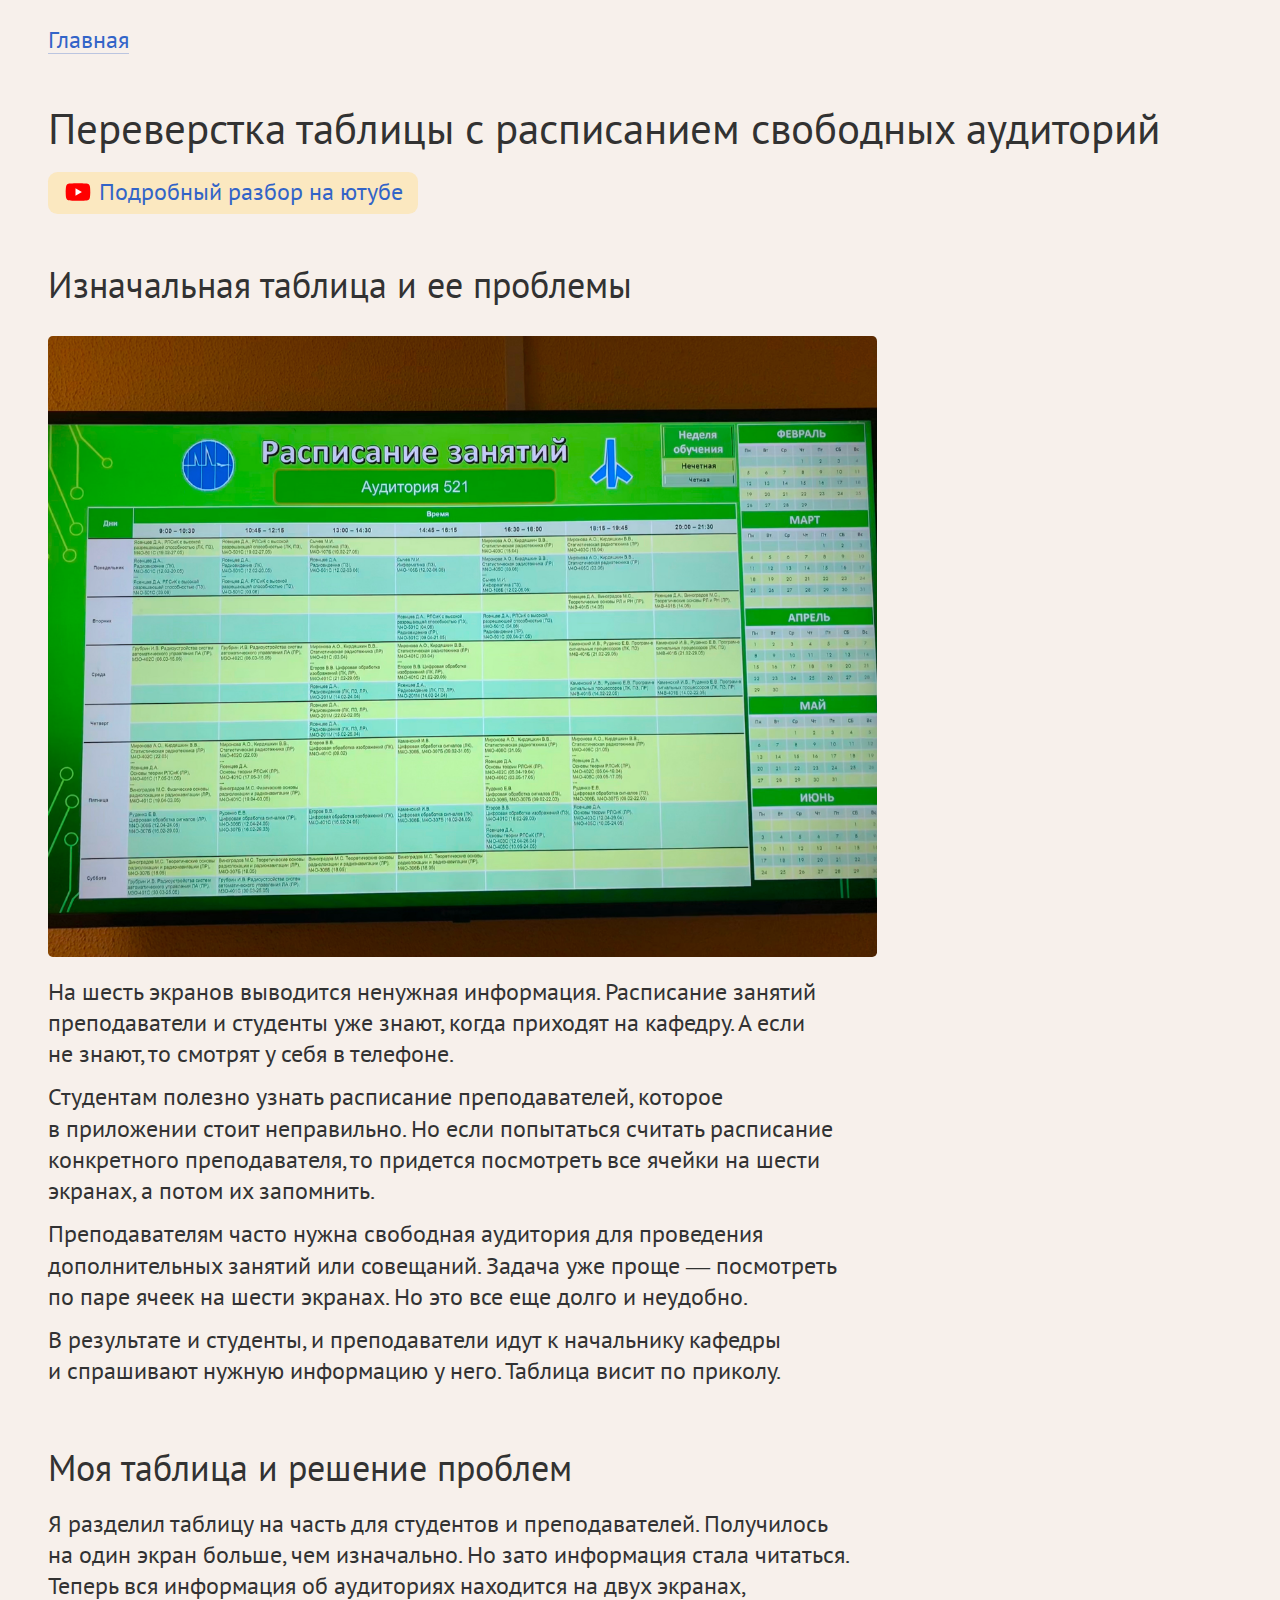
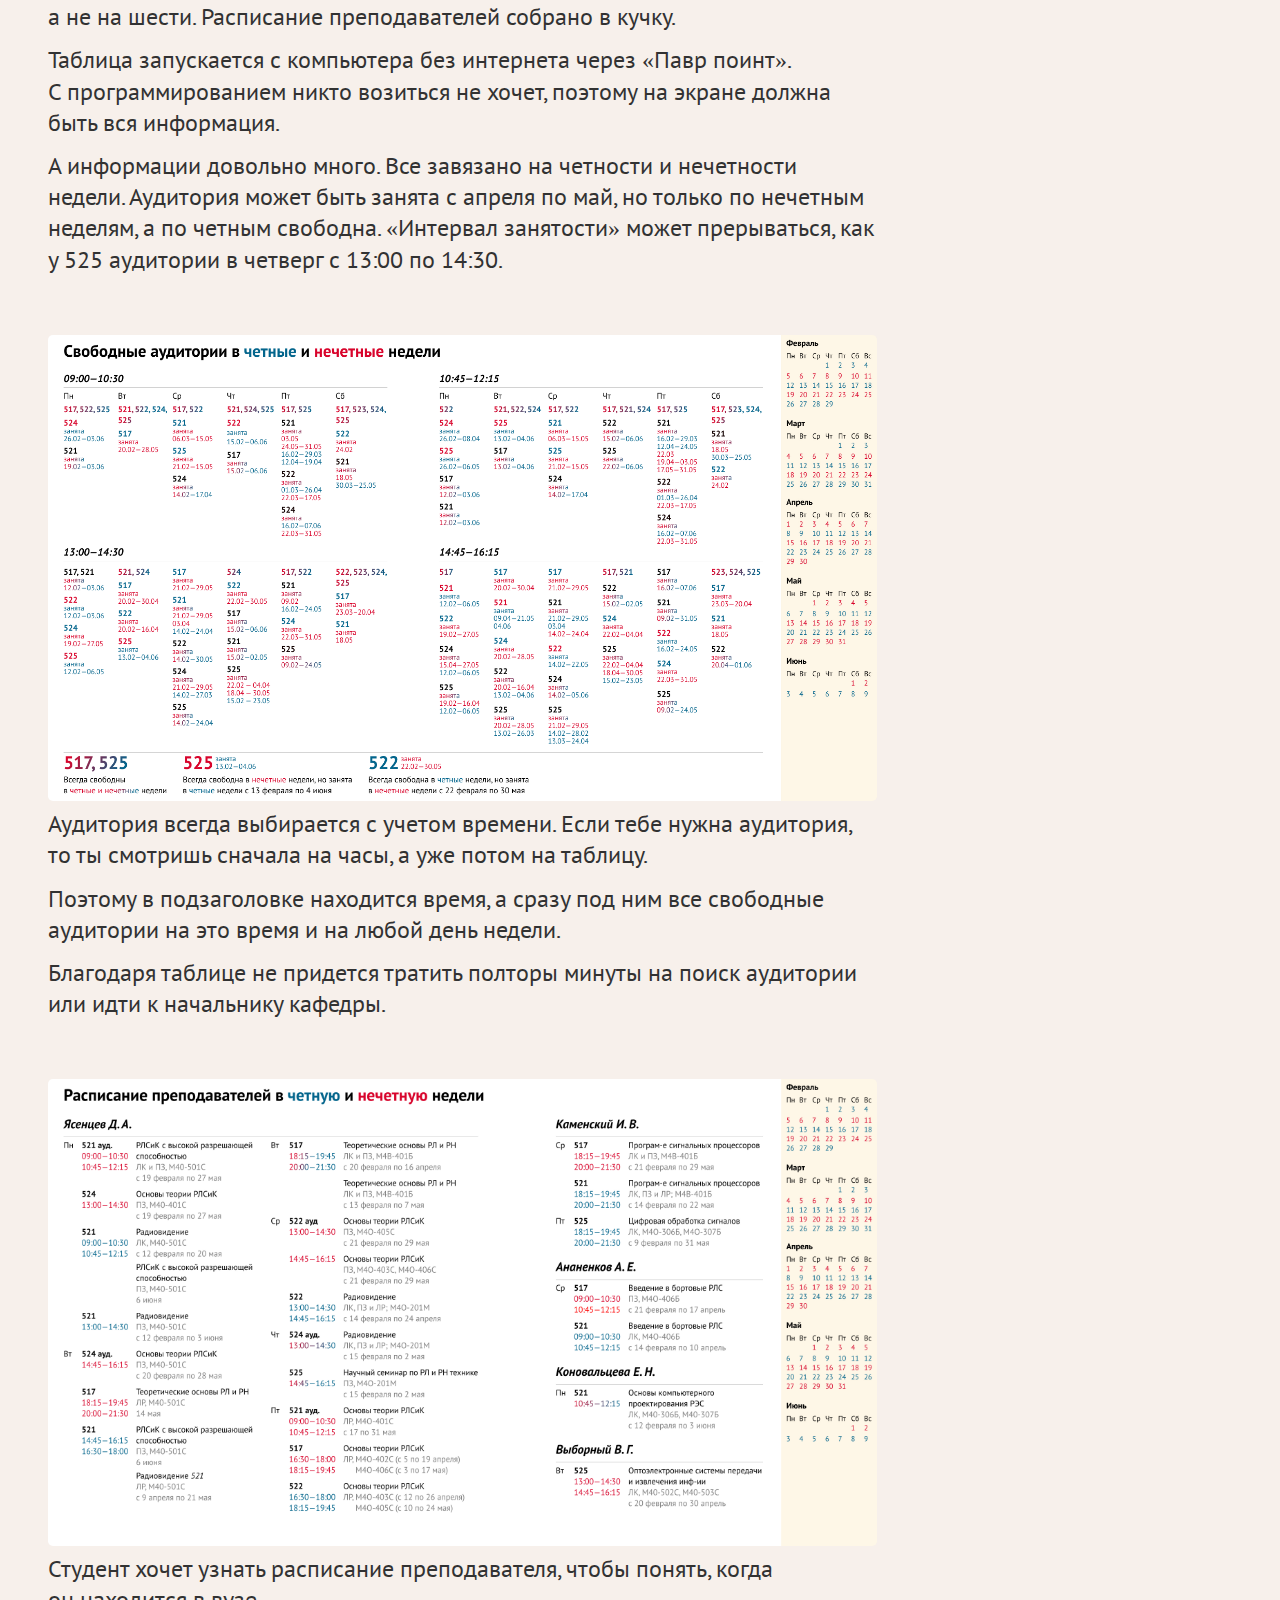
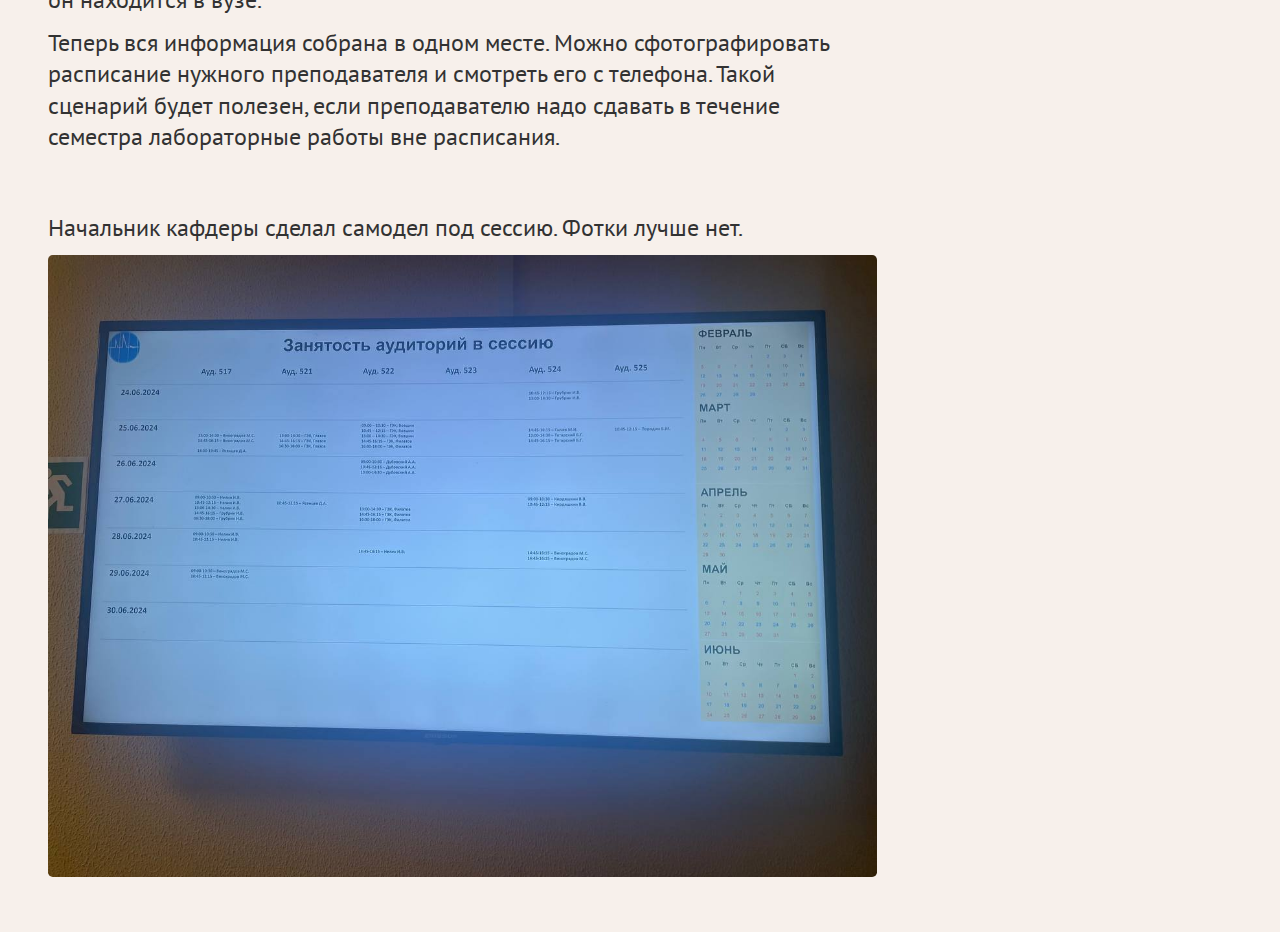
==== commit 5c5ea2c5: "Update audience.html" ====
--- a/audience.html
+++ b/audience.html
@@ -16,7 +16,7 @@
 
         <div class="space_md"></div>
 
-        <h1>Переверстка таблицы с расписание свободных аудиторий</h1>
+        <h1>Переверстка таблицы с расписанием свободных аудиторий</h1>
 
         <a class="youtube" href="https://youtu.be/2aCtDh6Krcg?si=rvCvFT6x1uSI2wnG"><img src="images/svg/youtube.svg" alt="">Подробный разбор на ютубе</a>
 
--- a/styles.css
+++ b/styles.css
@@ -69,7 +69,6 @@
   }
 }
 
-
 .img-txt-grid div:nth-child(1) {
   flex: 7;
 }
@@ -79,7 +78,7 @@
 }
 
 .img-txt-grid div:nth-child(n) p, .img-txt-grid div:nth-child(2) img {
-  margin-left: 1em;
+  padding-left: 1em;
   border-radius: 0.4em;
 
   @media (min-width: 360px) and (max-width: 700px) {
@@ -112,7 +111,7 @@
   height: 32px;
 }
 
-.youtube a {
+a.youtube {
   font-size: 1em;
   text-decoration: none;
 }
@@ -126,7 +125,7 @@
   border-radius: 0.4em;
 }
 
-span.youtube:hover a {
+.youtube:hover a {
   color: rgba(var(--hover-color-RGB), 1);
   cursor: pointer;  
   transition: color 0s ease;
@@ -197,6 +196,29 @@
   cursor: pointer;  
   transition: color 0s ease;
   text-decoration-color: rgba(var(--hover-color-RGB), 0.8);
+}
+
+.after-links {
+  display: inline-flex;
+  gap: 1.5em;
+}
+
+.main-link {
+  display: inline-block;
+  position: relative;
+}
+.main-link a::before {
+  content: "";
+  z-index: -1;
+  position: absolute;
+  top: -20px;    /* Увеличение кликабельной области вверх */
+  bottom: -20px; /* Увеличение кликабельной области вниз */
+  left: -20px;   /* Увеличение кликабельной области влево */
+  right: -20px;  /* Увеличение кликабельной области вправо */
+}
+.main-link a {
+  position: relative; /* Сохраняем ссылку на месте */
+  z-index: 1;         /* Переносим ссылку над псевдоэлементом */
 }
 
 /* Basic */
@@ -263,7 +285,6 @@
 img {
   width: 100%;
   border-radius: 0.2em;
-  margin-bottom: 0.2em;
 }
 /* Menu */
 .menu {
